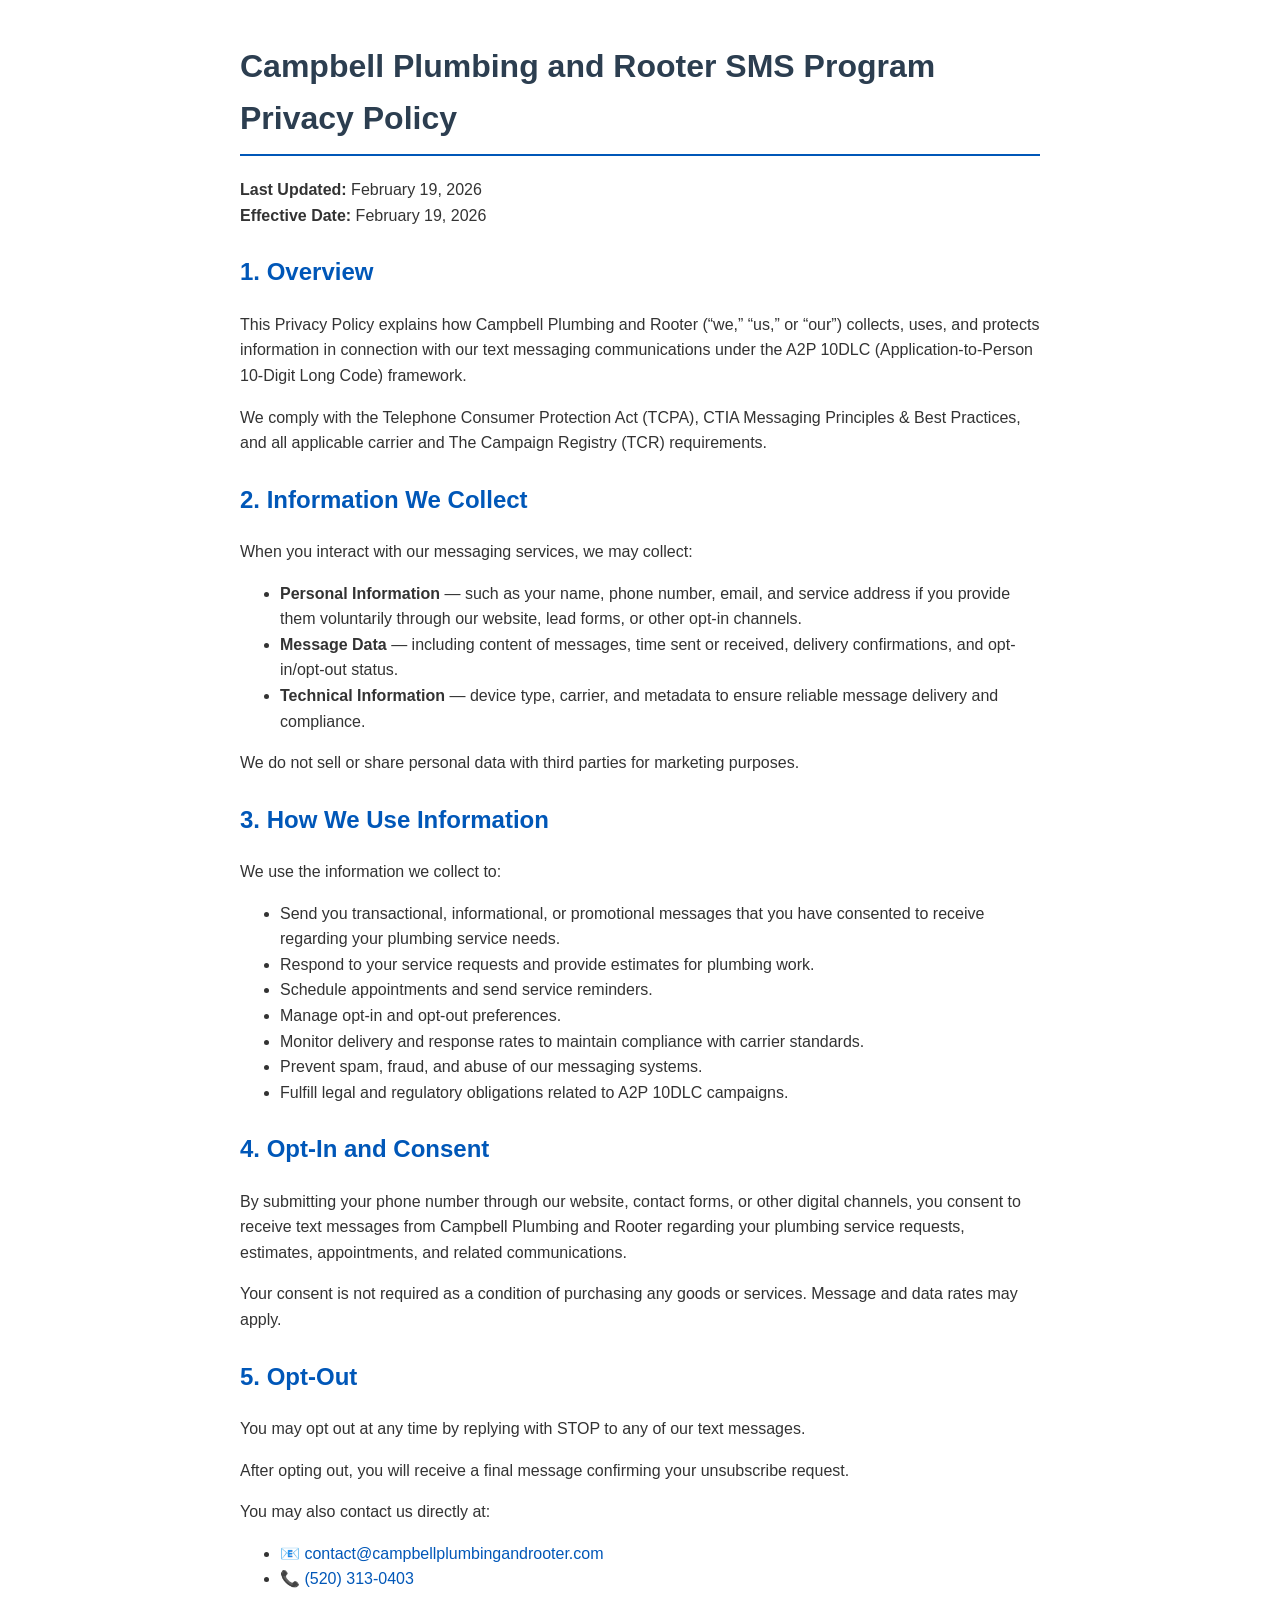
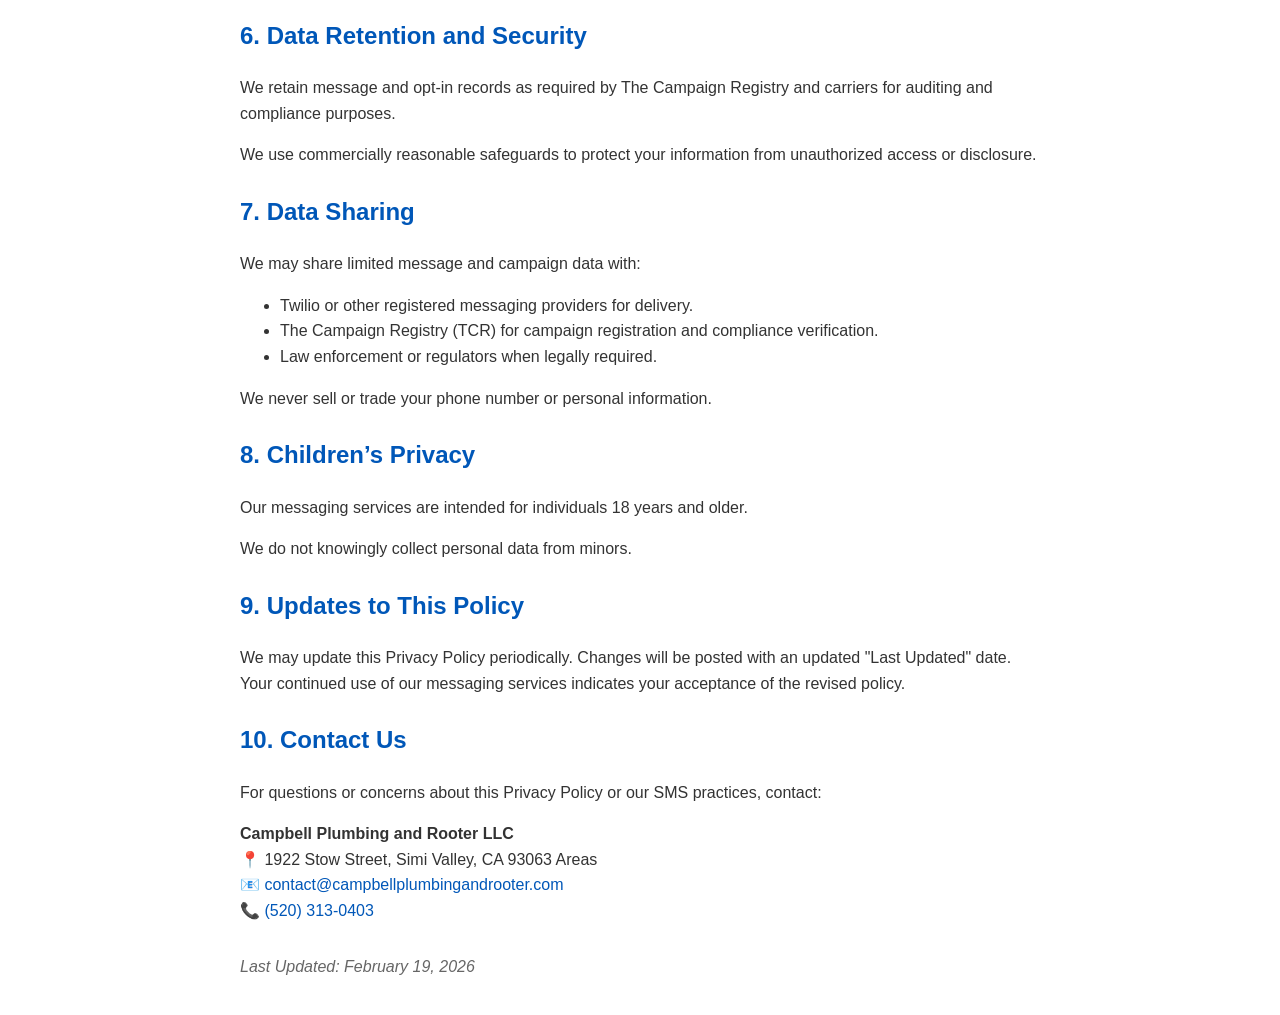
==== privacy-policy.html @ 879b3706 "Rename privacy-policy to privacy-policy.html" ====
<!DOCTYPE html>
<html lang="en">
<head>
    <meta charset="UTF-8">
    <meta name="viewport" content="width=device-width, initial-scale=1.0">
    <title>Campbell Plumbing and Rooter | Privacy Policy</title>
    <style>
        body {
            font-family: Arial, sans-serif;
            line-height: 1.6;
            max-width: 800px;
            margin: 0 auto;
            padding: 20px;
            color: #333;
        }
        h1, h2 {
            color: #2c3e50;
        }
        h1 {
            border-bottom: 2px solid #0057b8;
            padding-bottom: 10px;
        }
        h2 {
            margin-top: 25px;
            color: #0057b8;
        }
        a {
            color: #0057b8;
            text-decoration: none;
        }
        a:hover {
            text-decoration: underline;
        }
        .last-updated {
            font-style: italic;
            margin-top: 30px;
            color: #666;
        }
        .company-name {
            color: #0057b8;
            font-weight: bold;
        }
    </style>
</head>
<body>
    <h1>Campbell Plumbing and Rooter SMS Program Privacy Policy</h1>
    
    <p><strong>Last Updated:</strong> February 19, 2026<br>
    <strong>Effective Date:</strong> February 19, 2026</p>
    
    <h2>1. Overview</h2>
    <p>This Privacy Policy explains how Campbell Plumbing and Rooter (“we,” “us,” or “our”) collects, uses, and protects information in connection with our text messaging communications under the A2P 10DLC (Application-to-Person 10-Digit Long Code) framework.</p>
    <p>We comply with the Telephone Consumer Protection Act (TCPA), CTIA Messaging Principles & Best Practices, and all applicable carrier and The Campaign Registry (TCR) requirements.</p>
    
    <h2>2. Information We Collect</h2>
    <p>When you interact with our messaging services, we may collect:</p>
    <ul>
        <li><strong>Personal Information</strong> — such as your name, phone number, email, and service address if you provide them voluntarily through our website, lead forms, or other opt-in channels.</li>
        <li><strong>Message Data</strong> — including content of messages, time sent or received, delivery confirmations, and opt-in/opt-out status.</li>
        <li><strong>Technical Information</strong> — device type, carrier, and metadata to ensure reliable message delivery and compliance.</li>
    </ul>
    <p>We do not sell or share personal data with third parties for marketing purposes.</p>
    
    <h2>3. How We Use Information</h2>
    <p>We use the information we collect to:</p>
    <ul>
        <li>Send you transactional, informational, or promotional messages that you have consented to receive regarding your plumbing service needs.</li>
        <li>Respond to your service requests and provide estimates for plumbing work.</li>
        <li>Schedule appointments and send service reminders.</li>
        <li>Manage opt-in and opt-out preferences.</li>
        <li>Monitor delivery and response rates to maintain compliance with carrier standards.</li>
        <li>Prevent spam, fraud, and abuse of our messaging systems.</li>
        <li>Fulfill legal and regulatory obligations related to A2P 10DLC campaigns.</li>
    </ul>
    
    <h2>4. Opt-In and Consent</h2>
    <p>By submitting your phone number through our website, contact forms, or other digital channels, you consent to receive text messages from Campbell Plumbing and Rooter regarding your plumbing service requests, estimates, appointments, and related communications.</p>
    <p>Your consent is not required as a condition of purchasing any goods or services. Message and data rates may apply.</p>
    
    <h2>5. Opt-Out</h2>
    <p>You may opt out at any time by replying with STOP to any of our text messages.</p>
    <p>After opting out, you will receive a final message confirming your unsubscribe request.</p>
    <p>You may also contact us directly at:</p>
    <ul>
        <li>📧 <a href="mailto:contact@campbellplumbingandrooter.com">contact@campbellplumbingandrooter.com</a></li>
        <li>📞 <a href="tel:520-313-0403">(520) 313-0403</a></li>
    </ul>
    
    <h2>6. Data Retention and Security</h2>
    <p>We retain message and opt-in records as required by The Campaign Registry and carriers for auditing and compliance purposes.</p>
    <p>We use commercially reasonable safeguards to protect your information from unauthorized access or disclosure.</p>
    
    <h2>7. Data Sharing</h2>
    <p>We may share limited message and campaign data with:</p>
    <ul>
        <li>Twilio or other registered messaging providers for delivery.</li>
        <li>The Campaign Registry (TCR) for campaign registration and compliance verification.</li>
        <li>Law enforcement or regulators when legally required.</li>
    </ul>
    <p>We never sell or trade your phone number or personal information.</p>
    
    <h2>8. Children’s Privacy</h2>
    <p>Our messaging services are intended for individuals 18 years and older.</p>
    <p>We do not knowingly collect personal data from minors.</p>
    
    <h2>9. Updates to This Policy</h2>
    <p>We may update this Privacy Policy periodically. Changes will be posted with an updated "Last Updated" date. Your continued use of our messaging services indicates your acceptance of the revised policy.</p>
    
    <h2>10. Contact Us</h2>
    <p>For questions or concerns about this Privacy Policy or our SMS practices, contact:</p>
    <p>
        <strong>Campbell Plumbing and Rooter LLC</strong><br>
        📍 1922 Stow Street, Simi Valley, CA 93063 Areas<br>
        📧 <a href="mailto:contact@campbellplumbingandrooter.com">contact@campbellplumbingandrooter.com</a><br>
        📞 <a href="tel:520-313-0403">(520) 313-0403</a><br>
    </p>
    
    <p class="last-updated"><em>Last Updated: February 19, 2026</em></p>
</body>
</html>
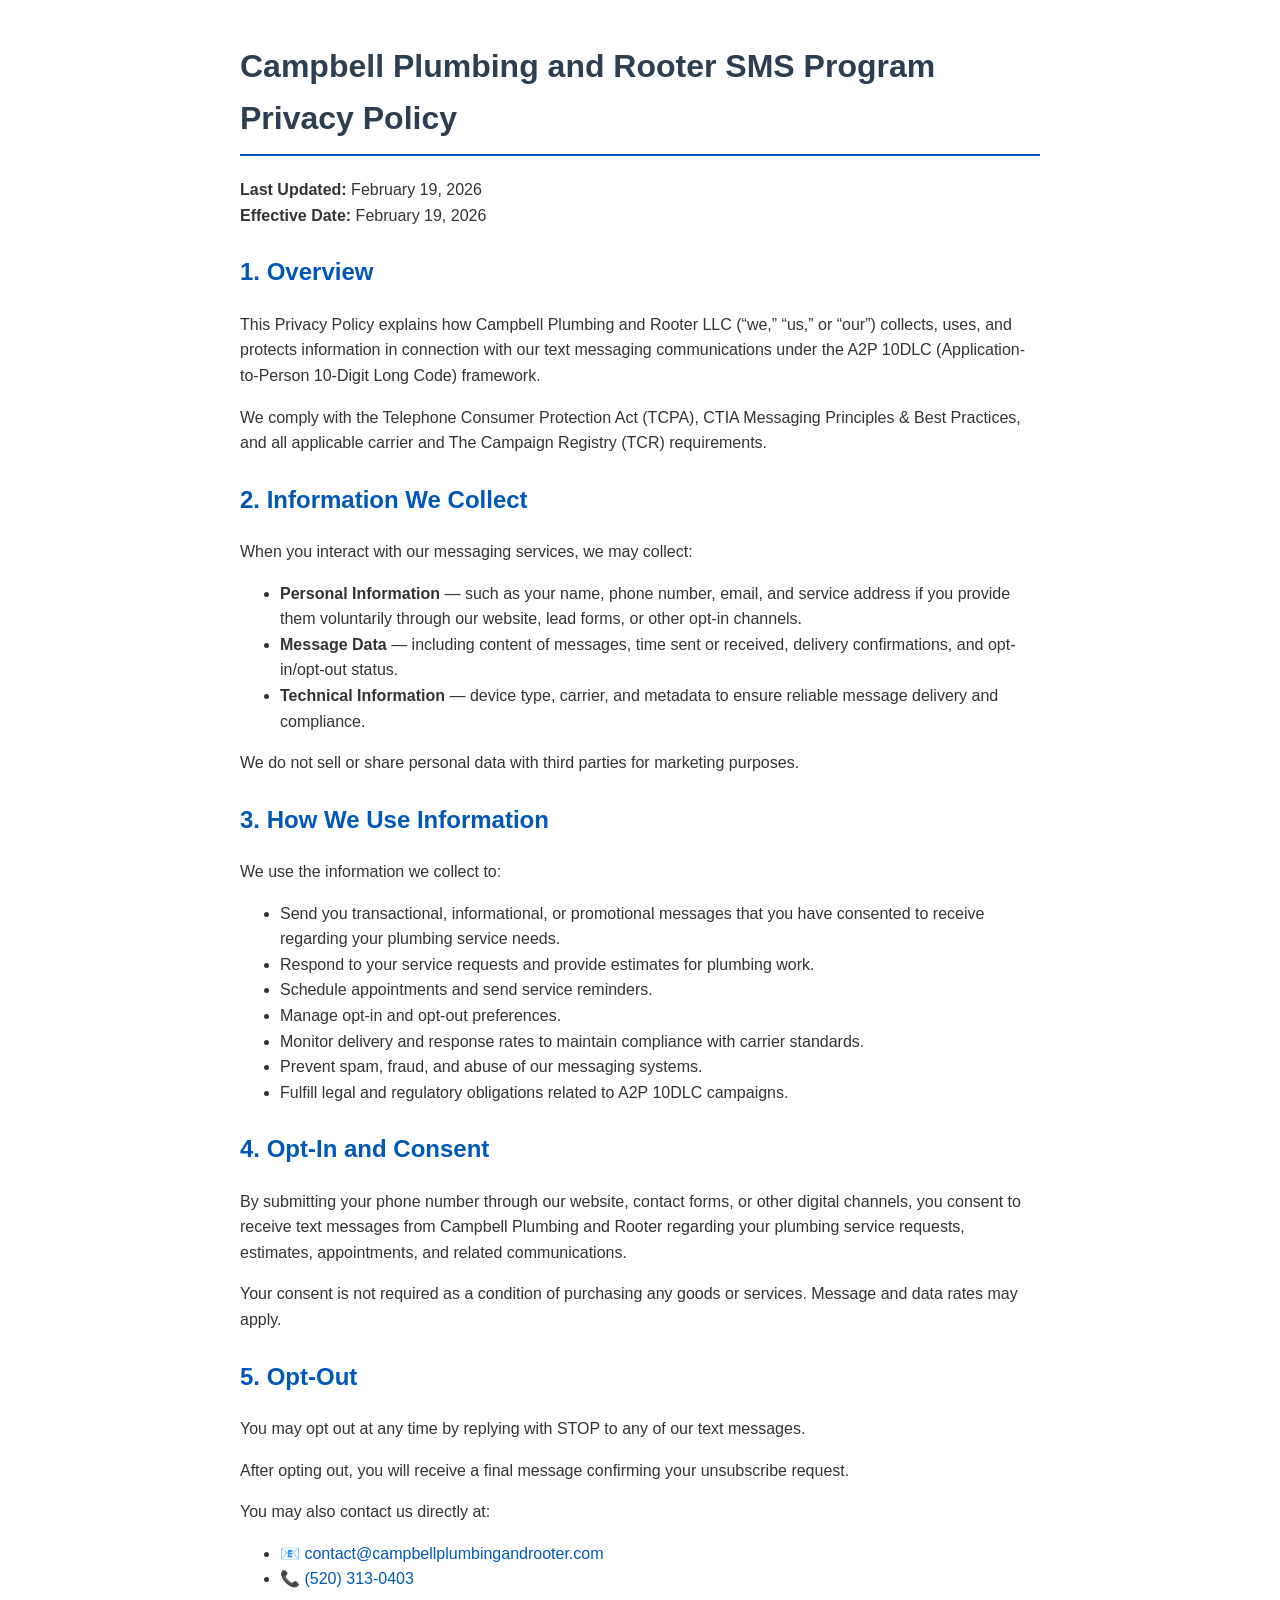
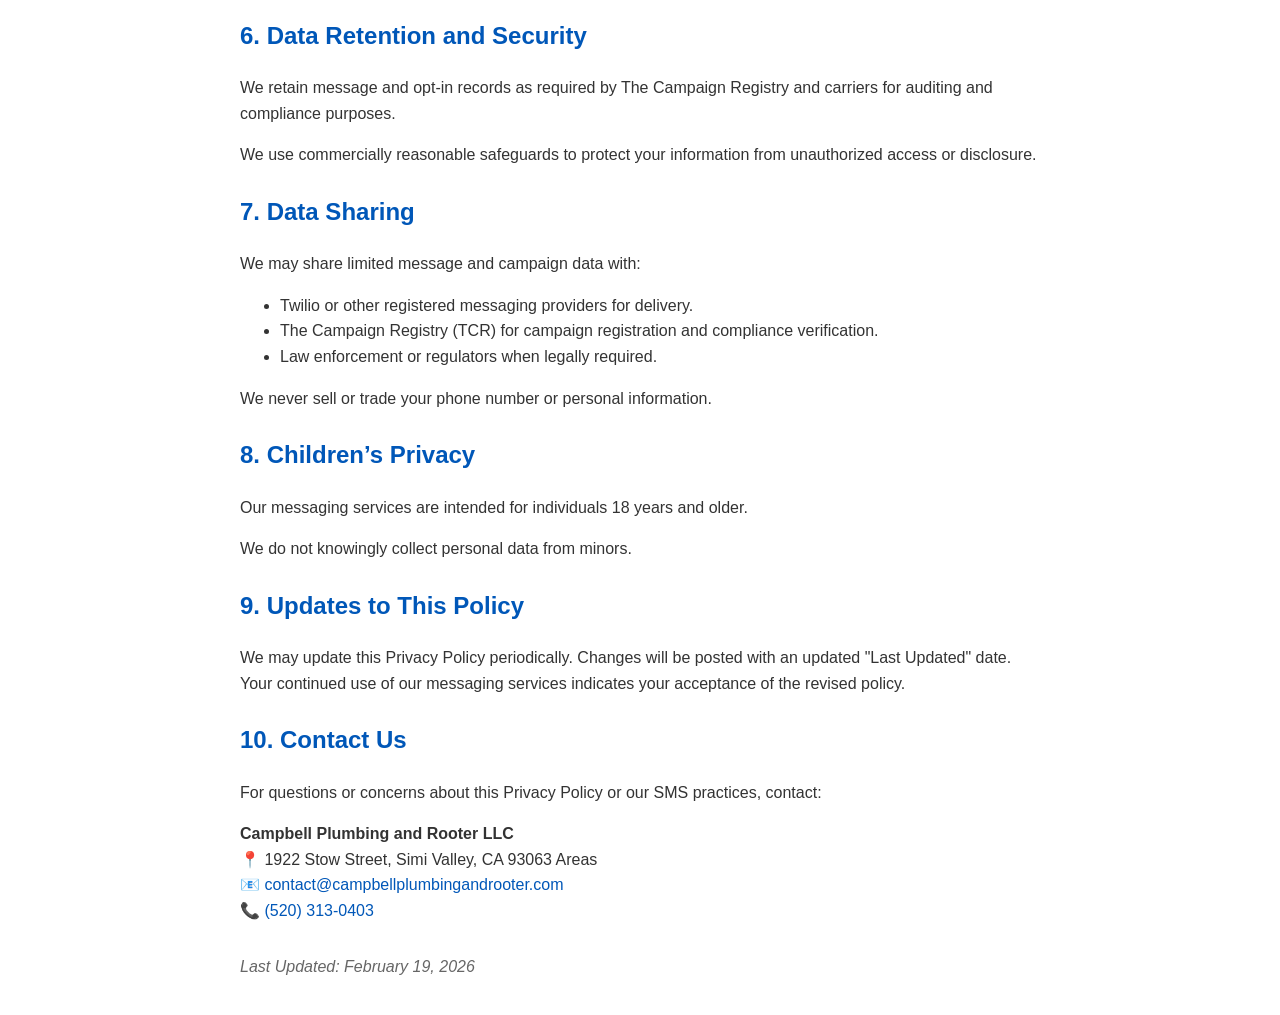
==== commit 99877be6: "Update company name to Campbell Plumbing and Rooter LLC" ====
--- a/privacy-policy.html
+++ b/privacy-policy.html
@@ -49,7 +49,7 @@
     <strong>Effective Date:</strong> February 19, 2026</p>
     
     <h2>1. Overview</h2>
-    <p>This Privacy Policy explains how Campbell Plumbing and Rooter (“we,” “us,” or “our”) collects, uses, and protects information in connection with our text messaging communications under the A2P 10DLC (Application-to-Person 10-Digit Long Code) framework.</p>
+    <p>This Privacy Policy explains how Campbell Plumbing and Rooter LLC (“we,” “us,” or “our”) collects, uses, and protects information in connection with our text messaging communications under the A2P 10DLC (Application-to-Person 10-Digit Long Code) framework.</p>
     <p>We comply with the Telephone Consumer Protection Act (TCPA), CTIA Messaging Principles & Best Practices, and all applicable carrier and The Campaign Registry (TCR) requirements.</p>
     
     <h2>2. Information We Collect</h2>
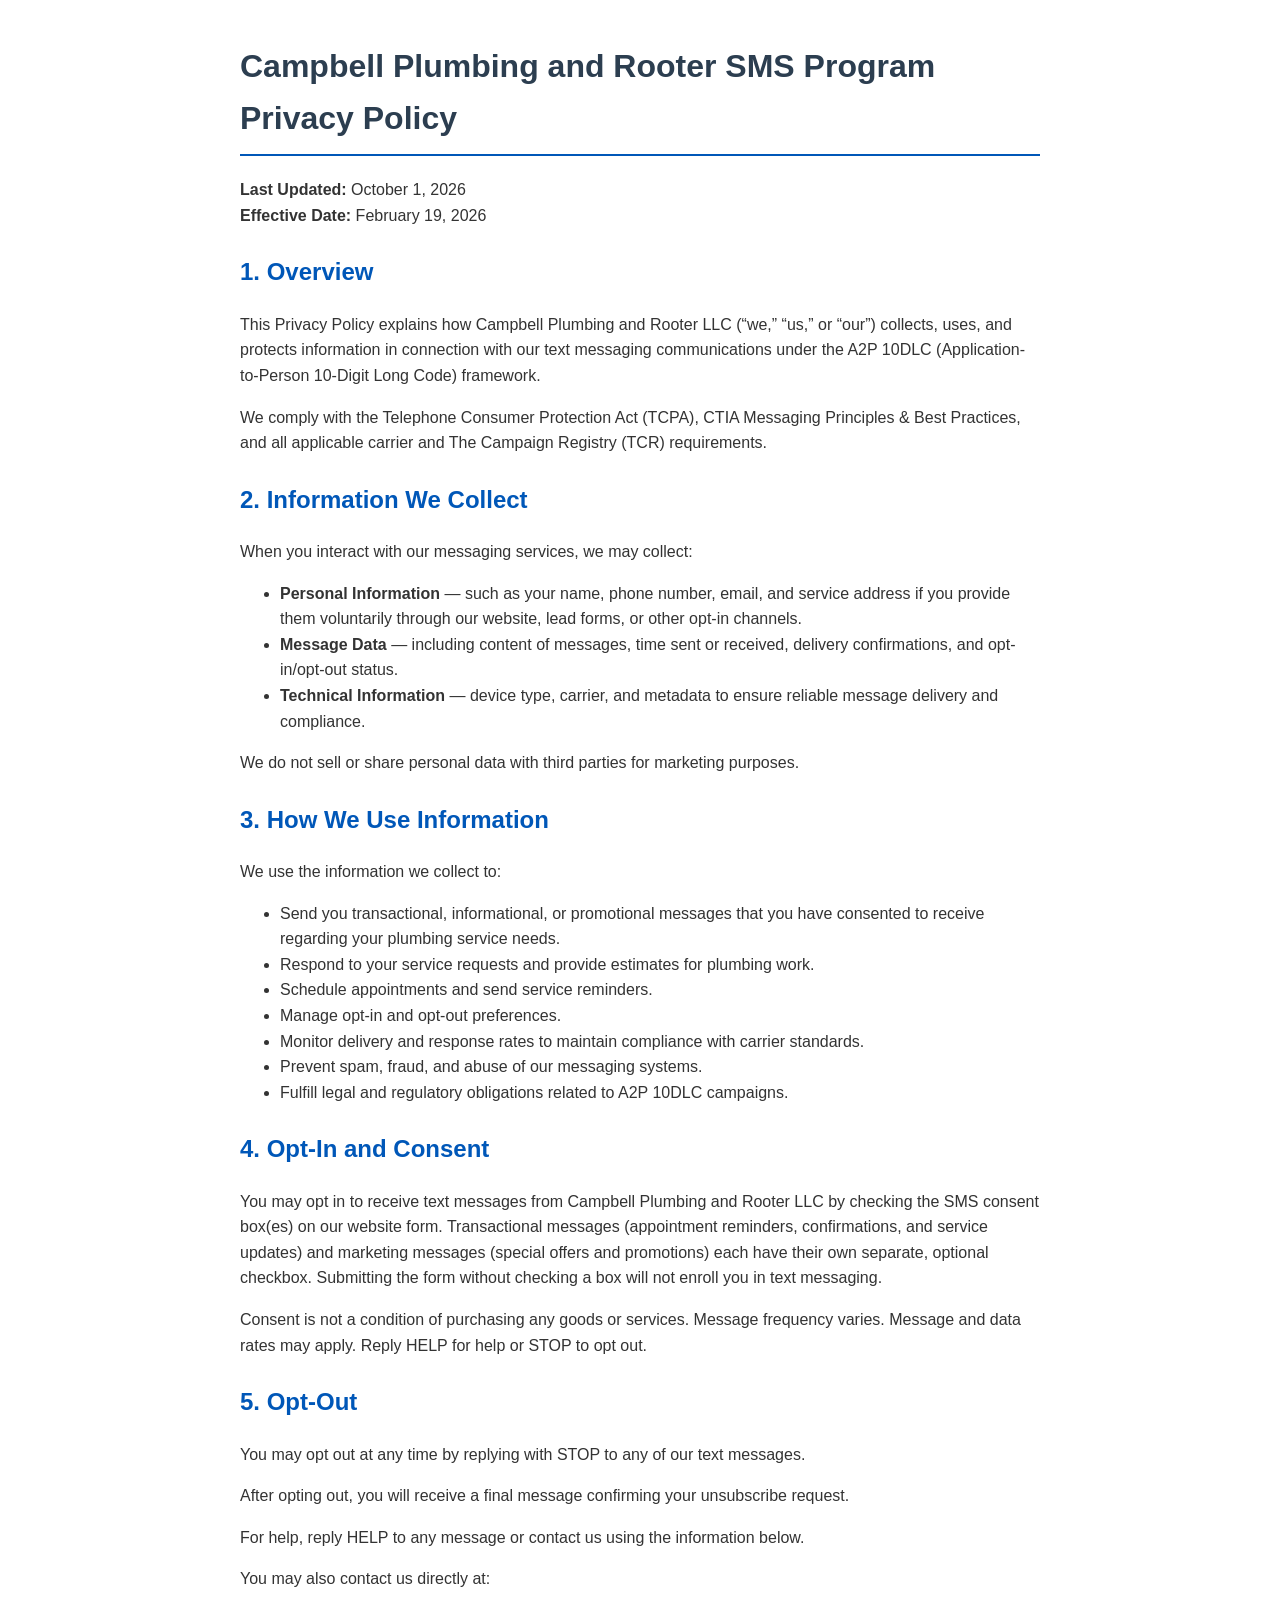
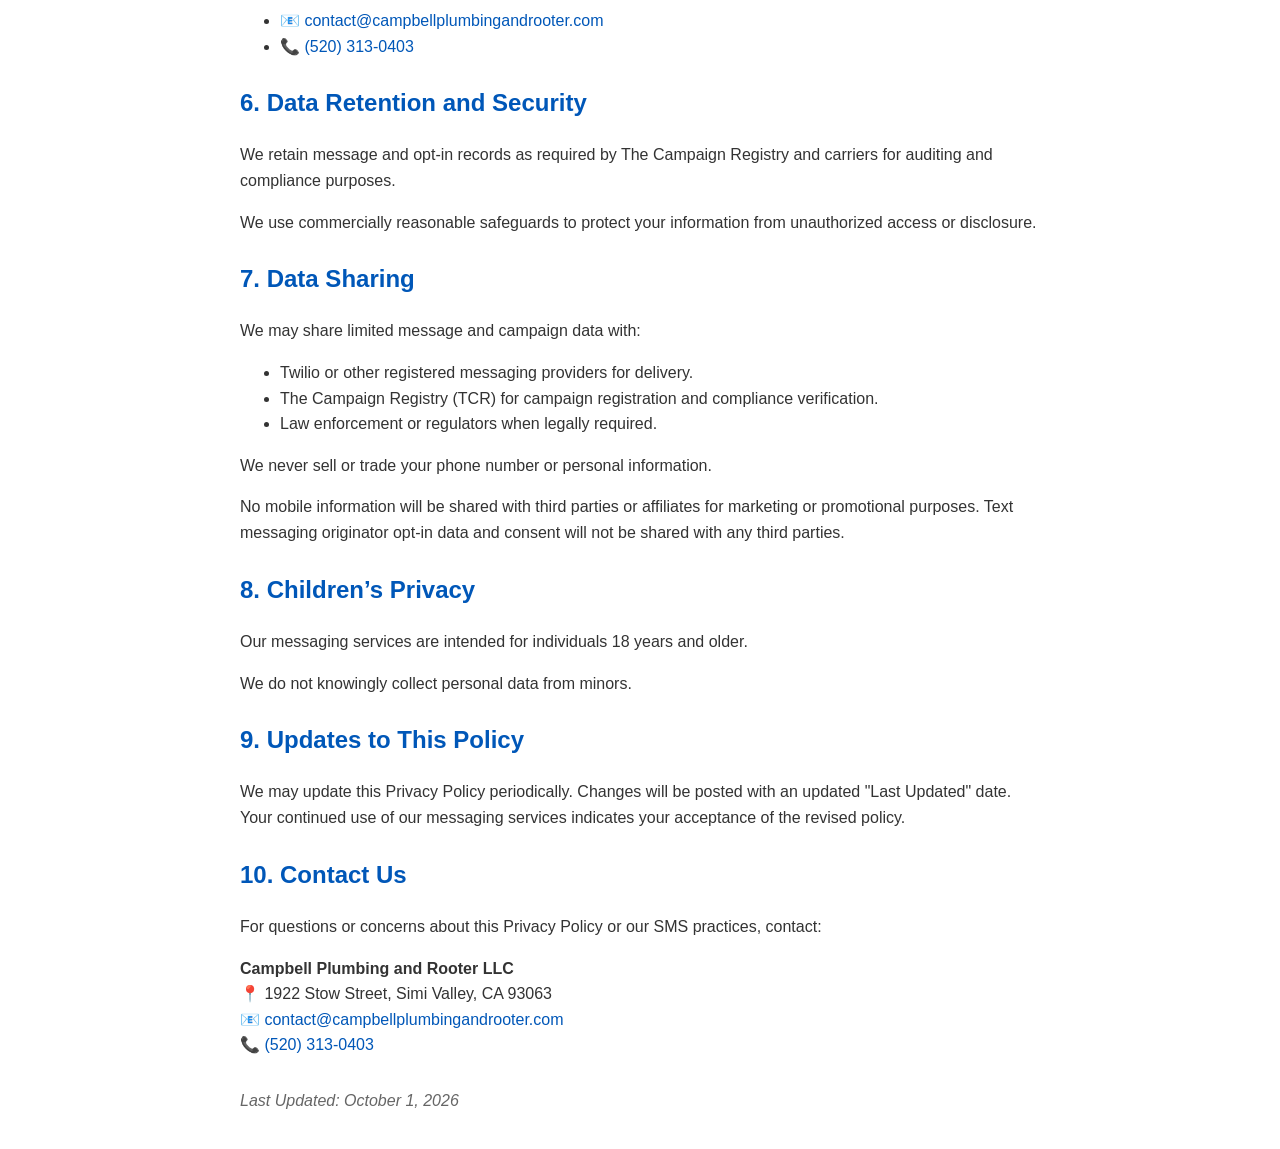
==== commit 1181dc1e: "A2P: opt-in via SMS checkboxes, no-sharing clause, HELP line, address typo, last updated date; remov" ====
--- a/privacy-policy.html
+++ b/privacy-policy.html
@@ -3,7 +3,7 @@
 <head>
     <meta charset="UTF-8">
     <meta name="viewport" content="width=device-width, initial-scale=1.0">
-    <title>Campbell Plumbing and Rooter | Privacy Policy</title>
+    <title>Campbell Plumbing and Rooter LLC | Privacy Policy</title>
     <style>
         body {
             font-family: Arial, sans-serif;
@@ -45,7 +45,7 @@
 <body>
     <h1>Campbell Plumbing and Rooter SMS Program Privacy Policy</h1>
     
-    <p><strong>Last Updated:</strong> February 19, 2026<br>
+    <p><strong>Last Updated:</strong> October 1, 2026<br>
     <strong>Effective Date:</strong> February 19, 2026</p>
     
     <h2>1. Overview</h2>
@@ -74,12 +74,13 @@
     </ul>
     
     <h2>4. Opt-In and Consent</h2>
-    <p>By submitting your phone number through our website, contact forms, or other digital channels, you consent to receive text messages from Campbell Plumbing and Rooter regarding your plumbing service requests, estimates, appointments, and related communications.</p>
-    <p>Your consent is not required as a condition of purchasing any goods or services. Message and data rates may apply.</p>
+    <p>You may opt in to receive text messages from Campbell Plumbing and Rooter LLC by checking the SMS consent box(es) on our website form. Transactional messages (appointment reminders, confirmations, and service updates) and marketing messages (special offers and promotions) each have their own separate, optional checkbox. Submitting the form without checking a box will not enroll you in text messaging.</p>
+    <p>Consent is not a condition of purchasing any goods or services. Message frequency varies. Message and data rates may apply. Reply HELP for help or STOP to opt out.</p>
     
     <h2>5. Opt-Out</h2>
     <p>You may opt out at any time by replying with STOP to any of our text messages.</p>
     <p>After opting out, you will receive a final message confirming your unsubscribe request.</p>
+    <p>For help, reply HELP to any message or contact us using the information below.</p>
     <p>You may also contact us directly at:</p>
     <ul>
         <li>📧 <a href="mailto:contact@campbellplumbingandrooter.com">contact@campbellplumbingandrooter.com</a></li>
@@ -98,6 +99,7 @@
         <li>Law enforcement or regulators when legally required.</li>
     </ul>
     <p>We never sell or trade your phone number or personal information.</p>
+    <p>No mobile information will be shared with third parties or affiliates for marketing or promotional purposes. Text messaging originator opt-in data and consent will not be shared with any third parties.</p>
     
     <h2>8. Children’s Privacy</h2>
     <p>Our messaging services are intended for individuals 18 years and older.</p>
@@ -110,11 +112,11 @@
     <p>For questions or concerns about this Privacy Policy or our SMS practices, contact:</p>
     <p>
         <strong>Campbell Plumbing and Rooter LLC</strong><br>
-        📍 1922 Stow Street, Simi Valley, CA 93063 Areas<br>
+        📍 1922 Stow Street, Simi Valley, CA 93063<br>
         📧 <a href="mailto:contact@campbellplumbingandrooter.com">contact@campbellplumbingandrooter.com</a><br>
         📞 <a href="tel:520-313-0403">(520) 313-0403</a><br>
     </p>
     
-    <p class="last-updated"><em>Last Updated: February 19, 2026</em></p>
+    <p class="last-updated"><em>Last Updated: October 1, 2026</em></p>
 </body>
 </html>
